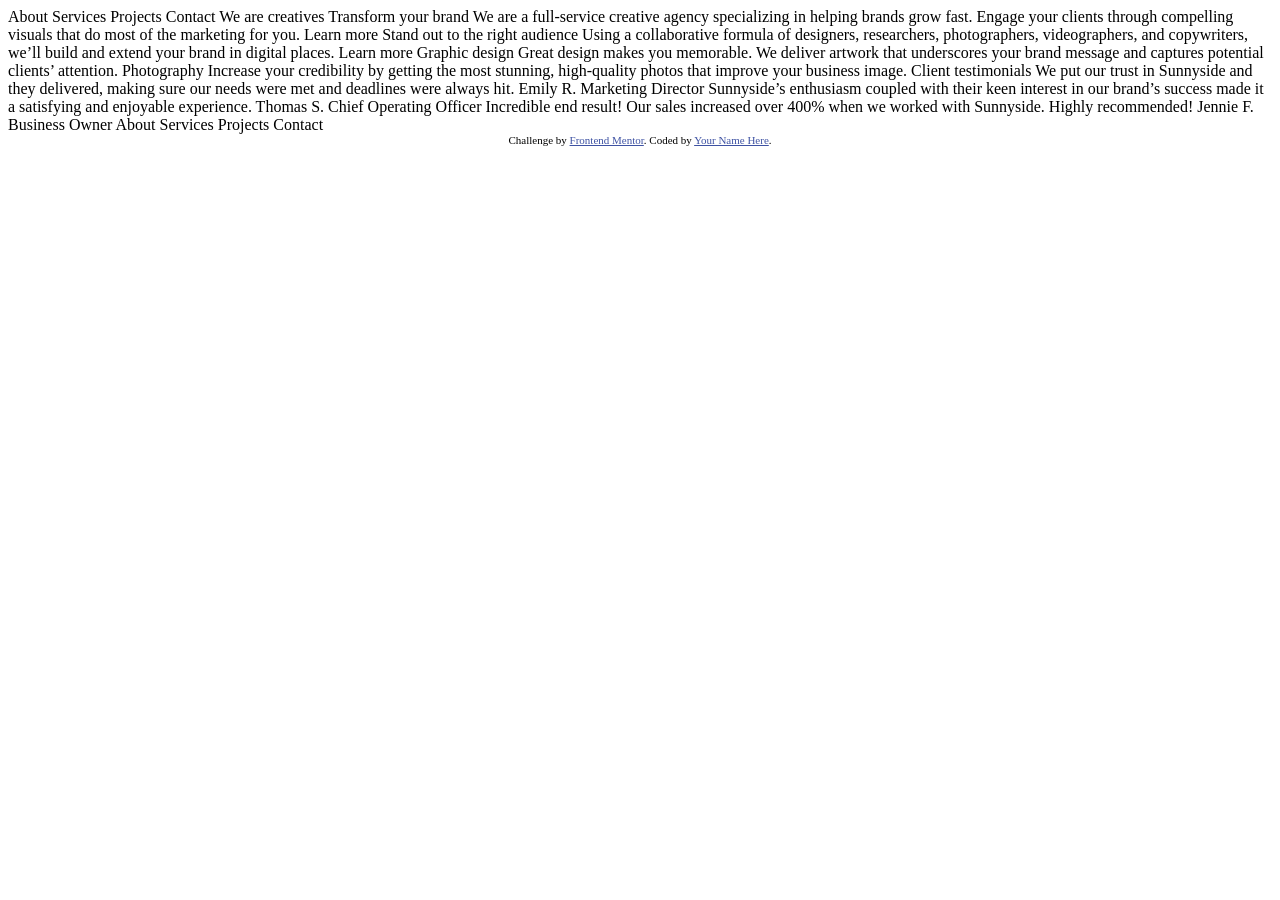
==== index.html @ c3c42383 "provided content" ====
<!DOCTYPE html>
<html lang="en">
<head>
  <meta charset="UTF-8">
  <meta name="viewport" content="width=device-width, initial-scale=1.0"> <!-- displays site properly based on user's device -->

  <link rel="icon" type="image/png" sizes="32x32" href="./images/favicon-32x32.png">
  
  <title>Frontend Mentor | Sunnyside agency landing page</title>

  <!-- Feel free to remove these styles or customise in your own stylesheet 👍 -->
  <style>
    .attribution { font-size: 11px; text-align: center; }
    .attribution a { color: hsl(228, 45%, 44%); }
  </style>
</head>
<body>
  About
  Services
  Projects
  Contact

  We are creatives

  Transform your brand

  We are a full-service creative agency specializing in helping brands grow fast. 
  Engage your clients through compelling visuals that do most of the marketing for you.

  Learn more

  Stand out to the right audience

  Using a collaborative formula of designers, researchers, photographers, videographers, and copywriters, we’ll build and extend your brand in digital places. 

  Learn more

  Graphic design
  Great design makes you memorable. We deliver artwork that underscores your brand message and captures potential clients’ attention.

  Photography
  Increase your credibility by getting the most stunning, high-quality photos that improve your business image.

  Client testimonials

  We put our trust in Sunnyside and they delivered, making sure our needs were met and deadlines were always hit.
  Emily R.
  Marketing Director

  Sunnyside’s enthusiasm coupled with their keen interest in our brand’s success made it a satisfying and enjoyable experience.
  Thomas S.
  Chief Operating Officer

  Incredible end result! Our sales increased over 400% when we worked with Sunnyside. Highly recommended!
  Jennie F.
  Business Owner

  About
  Services
  Projects
  Contact

  <div class="attribution">
    Challenge by <a href="https://www.frontendmentor.io?ref=challenge" target="_blank">Frontend Mentor</a>. 
    Coded by <a href="#">Your Name Here</a>.
  </div>
</body>
</html>
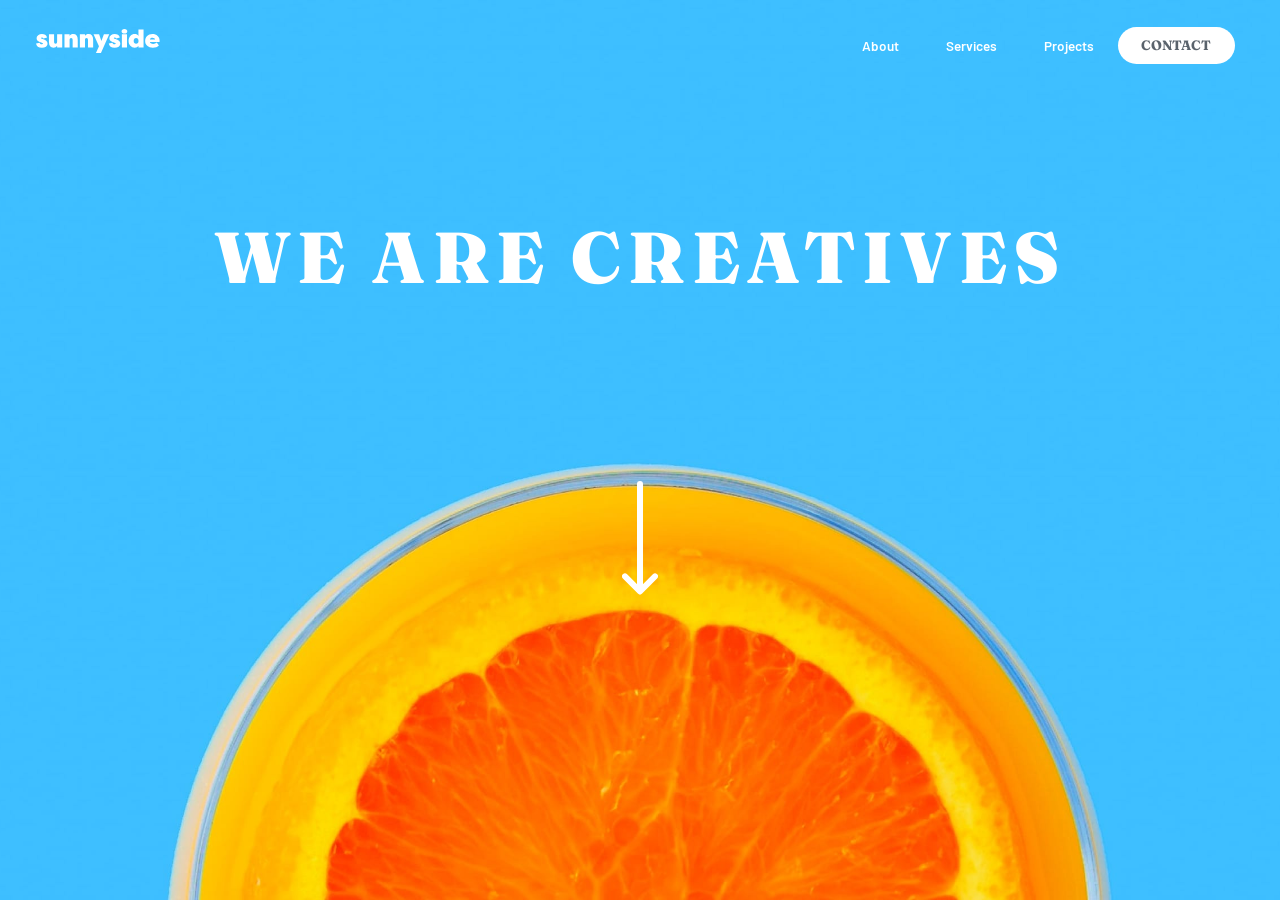
==== commit dbe32cff: "frst page" ====
--- a/index.html
+++ b/index.html
@@ -1,68 +1,91 @@
 <!DOCTYPE html>
 <html lang="en">
 <head>
-  <meta charset="UTF-8">
-  <meta name="viewport" content="width=device-width, initial-scale=1.0"> <!-- displays site properly based on user's device -->
-
-  <link rel="icon" type="image/png" sizes="32x32" href="./images/favicon-32x32.png">
-  
-  <title>Frontend Mentor | Sunnyside agency landing page</title>
-
-  <!-- Feel free to remove these styles or customise in your own stylesheet 👍 -->
-  <style>
-    .attribution { font-size: 11px; text-align: center; }
-    .attribution a { color: hsl(228, 45%, 44%); }
-  </style>
+    <meta charset="UTF-8">
+    <meta name="viewport" content="width=device-width, initial-scale=1.0">
+    <link rel="icon" type="image/png" sizes="32x32" href="./images/favicon-32x32.png">
+    <link rel="preconnect" href="https://fonts.googleapis.com">
+    <link rel="preconnect" href="https://fonts.gstatic.com" crossorigin>
+    <link href="https://fonts.googleapis.com/css2?family=Barlow:wght@600&family=Fraunces:opsz,wght@9..144,700;9..144,900&display=swap" rel="stylesheet">
+    <link rel="stylesheet" href="style.css">
+    <title>Frontend Mentor | Sunnyside agency</title>
 </head>
 <body>
-  About
-  Services
-  Projects
-  Contact
+    <header class="hero">
+        <div class="navbar">
+            <div class="icon">
+                <img src="images/logo.svg" alt="logo">
+            </div>
+            <nav>
+                <ul class="navList">
+                    <li class="navBtn About">About</li>
+                    <li class="navBtn Services">Services</li>
+                    <li class="navBtn Projects">Projects</li>
+                    <li class="navBtn Contact">CONTACT</li>
+                </ul>
+            </nav>
+        </div>
+        <main>
+            <p class="title">
+                WE ARE CREATIVES
+            </p>
+            <img src="images/icon-arrow-down.svg" alt="icon-arrow-down">
+        </main>
+    </header>
+    <section class="description">
 
-  We are creatives
+    </section>
+    <section class="testimony">
 
-  Transform your brand
+    </section>
+    <figure>
 
-  We are a full-service creative agency specializing in helping brands grow fast. 
-  Engage your clients through compelling visuals that do most of the marketing for you.
+    </figure>
+    <footer>
 
-  Learn more
+    </footer>
 
-  Stand out to the right audience
+    <!--   
 
-  Using a collaborative formula of designers, researchers, photographers, videographers, and copywriters, we’ll build and extend your brand in digital places. 
+    
 
-  Learn more
+    Transform your brand
 
-  Graphic design
-  Great design makes you memorable. We deliver artwork that underscores your brand message and captures potential clients’ attention.
+    We are a full-service creative agency specializing in helping brands grow fast. 
+    Engage your clients through compelling visuals that do most of the marketing for you.
 
-  Photography
-  Increase your credibility by getting the most stunning, high-quality photos that improve your business image.
+    Learn more
 
-  Client testimonials
+    Stand out to the right audience
 
-  We put our trust in Sunnyside and they delivered, making sure our needs were met and deadlines were always hit.
-  Emily R.
-  Marketing Director
+    Using a collaborative formula of designers, researchers, photographers, videographers, and copywriters, we’ll build and extend your brand in digital places. 
 
-  Sunnyside’s enthusiasm coupled with their keen interest in our brand’s success made it a satisfying and enjoyable experience.
-  Thomas S.
-  Chief Operating Officer
+    Learn more
 
-  Incredible end result! Our sales increased over 400% when we worked with Sunnyside. Highly recommended!
-  Jennie F.
-  Business Owner
+    Graphic design
+    Great design makes you memorable. We deliver artwork that underscores your brand message and captures potential clients’ attention.
 
-  About
-  Services
-  Projects
-  Contact
+    Photography
+    Increase your credibility by getting the most stunning, high-quality photos that improve your business image.
 
-  <div class="attribution">
-    Challenge by <a href="https://www.frontendmentor.io?ref=challenge" target="_blank">Frontend Mentor</a>. 
-    Coded by <a href="#">Your Name Here</a>.
-  </div>
+    Client testimonials
+
+    We put our trust in Sunnyside and they delivered, making sure our needs were met and deadlines were always hit.
+    Emily R.
+    Marketing Director
+
+    Sunnyside’s enthusiasm coupled with their keen interest in our brand’s success made it a satisfying and enjoyable experience.
+    Thomas S.
+    Chief Operating Officer
+
+    Incredible end result! Our sales increased over 400% when we worked with Sunnyside. Highly recommended!
+    Jennie F.
+    Business Owner
+
+    About
+    Services
+    Projects
+    Contact
+    -->
 </body>
 </html>
--- a/style.css
+++ b/style.css
@@ -0,0 +1,72 @@
+*{
+    margin: 0px;
+    padding: 0px;
+    font-size: 18px;
+}
+
+header{
+    background-image: url(images/desktop/image-header.jpg);
+    background-size: cover;
+    background-position: center;
+    height: 100vh;
+    width: 100%;
+    font-family: 'Barlow', sans-serif;
+    font-weight: 600;
+    display: flex;
+    flex-direction: column;
+    align-items: center;
+}
+
+.navbar{
+    display: flex;
+    width: 100%;
+    flex-direction: row;
+    align-items: center;
+    justify-content: space-between;
+}
+
+.navbar .icon{
+    padding: 1.5em 2em;
+}
+
+.navList{
+    list-style: none;
+    display: flex;
+    justify-content: space-evenly;
+    color: hsl(0, 0%, 100%);
+    padding: 1.5em 2.5em 1.25em 1em;
+}
+
+.navBtn{
+    padding: 0.75em 1.75em;
+    font-size: 0.75rem;
+}
+
+.navList .Contact{
+    background-color: hsl(0, 0%, 100%);
+    color: hsl(213, 9%, 39%);
+    border-radius: 50px;
+    font-family: 'Fraunces', serif;
+    font-weight: 700;
+}
+
+.navList .Contact:hover{
+    background-color: 	hsl(199, 100%, 72%);
+    color: hsl(0, 0%, 100%);
+    cursor: pointer;
+}
+
+main{
+    display: flex;
+    flex-direction: column;
+    align-items: center;
+}
+
+.hero .title{
+    font-family: 'Fraunces', serif;
+    font-weight: 900;
+    color: hsl(0, 0%, 100%);
+    font-size: 4rem;
+    letter-spacing: 0.4rem;
+    margin: 1.75em 0em 2.5em 0em;
+}
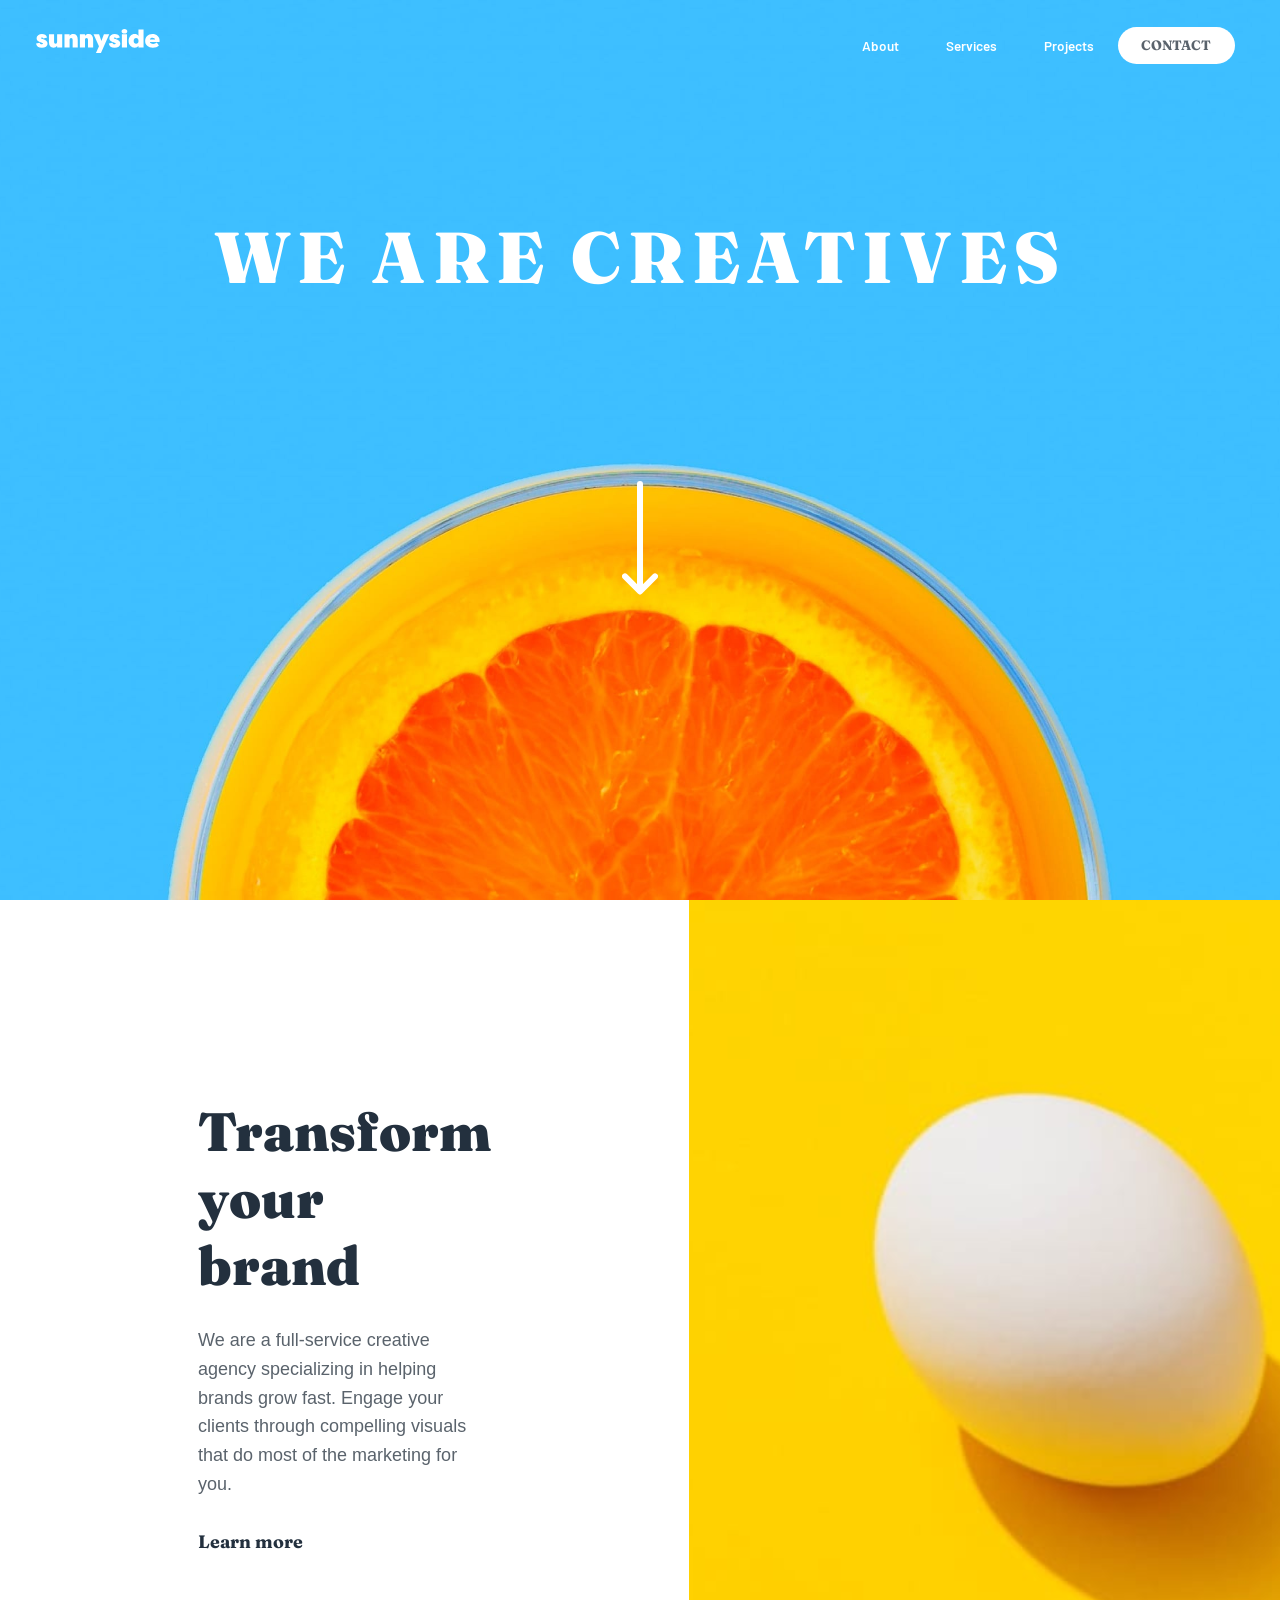
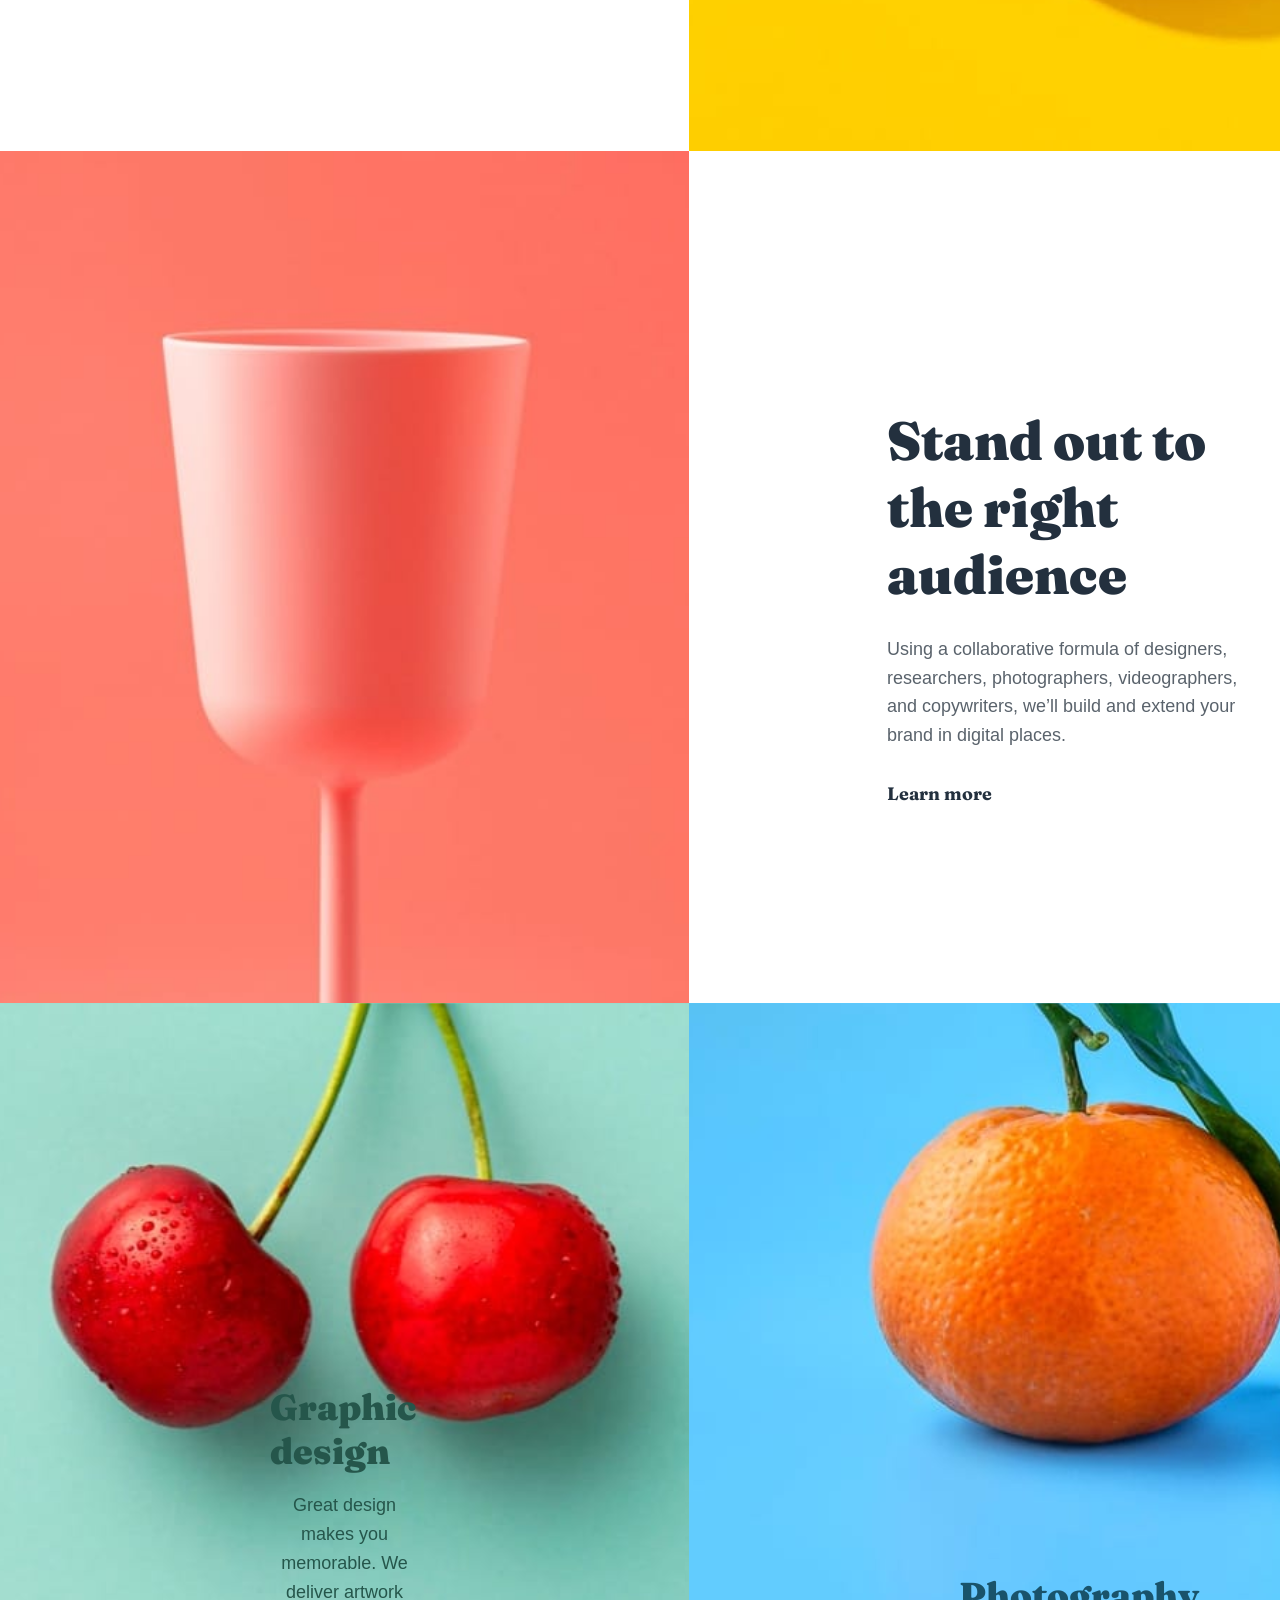
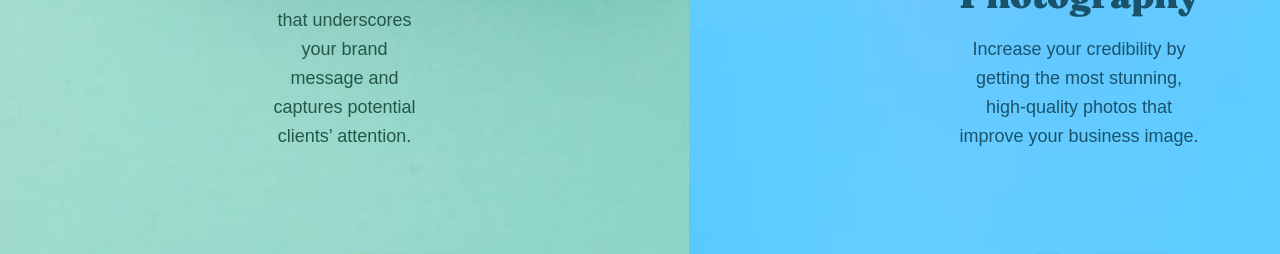
==== commit a6e088b1: "description page and active state added" ====
--- a/index.html
+++ b/index.html
@@ -33,7 +33,52 @@
         </main>
     </header>
     <section class="description">
+        <div class="transform">
+            <h2 class="Head">
+                Transform your brand
+            </h2>
+            <p class="Para">
+                We are a full-service creative agency specializing in helping brands grow fast. 
+                Engage your clients through compelling visuals that do most of the marketing for you.
+            </p>
+            <h4 class="Btn">
+                Learn more
+            </h4>
+        </div>
+        <div class="transformImg">
+        </div>
 
+        <div class="standOutImg">
+        </div>
+        <div class="standOut">
+            <h2 class="Head">
+                Stand out to the right audience
+            </h2>
+            <p class="Para">
+                Using a collaborative formula of designers, researchers, photographers, videographers, and copywriters, we’ll build and extend your brand in digital places. 
+            </p>
+            <h4 class="Btn">
+                Learn more
+            </h4>
+        </div>
+
+        <div class="graphicDesign">
+            <h3 class="Head">
+                Graphic design
+            </h3>
+            <p class="Para">
+                Great design makes you memorable. We deliver artwork that underscores your brand message and captures potential clients’ attention.
+            </p>
+        </div>
+
+        <div class="photography">
+            <h3 class="Head">
+                Photography
+            </h3>
+            <p class="Para">
+                Increase your credibility by getting the most stunning, high-quality photos that improve your business image.
+            </p>
+        </div>
     </section>
     <section class="testimony">
 
@@ -49,24 +94,16 @@
 
     
 
-    Transform your brand
+    
 
-    We are a full-service creative agency specializing in helping brands grow fast. 
-    Engage your clients through compelling visuals that do most of the marketing for you.
+    
 
-    Learn more
 
-    Stand out to the right audience
 
-    Using a collaborative formula of designers, researchers, photographers, videographers, and copywriters, we’ll build and extend your brand in digital places. 
 
-    Learn more
+    
 
-    Graphic design
-    Great design makes you memorable. We deliver artwork that underscores your brand message and captures potential clients’ attention.
-
-    Photography
-    Increase your credibility by getting the most stunning, high-quality photos that improve your business image.
+    
 
     Client testimonials
 
--- a/style.css
+++ b/style.css
@@ -48,6 +48,7 @@
     border-radius: 50px;
     font-family: 'Fraunces', serif;
     font-weight: 700;
+    transition-duration: 0.75s;
 }
 
 .navList .Contact:hover{
@@ -70,3 +71,123 @@
     letter-spacing: 0.4rem;
     margin: 1.75em 0em 2.5em 0em;
 }
+
+.description{
+    display: grid;
+    grid-template: repeat(3, 1fr)/ repeat(2, 1fr);
+}
+
+.transformImg{
+    background-image: url(images/desktop/image-transform.jpg);
+    background-size: cover;
+    background-position: center;
+}
+.standOutImg{
+    background-image: url(images/desktop/image-stand-out.jpg);
+    background-size: cover;
+    background-position: center;
+}  
+
+.graphicDesign{
+    background-image: url(images/desktop/image-graphic-design.jpg);
+    background-size: cover;
+    background-position: center;
+    color: hsl(167, 40%, 24%);
+    display: flex;
+    flex-direction: column;
+    justify-content: flex-end;
+    align-items: center;
+    padding: 4em 15em;
+
+}
+
+.photography{
+    background-image: url(images/desktop/image-photography.jpg);
+    background-size: cover;
+    background-position: center;
+    color: hsl(198, 62%, 26%);
+    display: flex;
+    flex-direction: column;
+    justify-content: flex-end;
+    align-items: center;
+    padding: 4em 15em;
+}
+
+.transform,
+.standOut{
+    display: flex;
+    flex-direction: column;
+    justify-content: flex-end;
+    align-items: flex-start;
+    padding: 11em;
+}
+
+.transform .Head,
+.standOut .Head{
+    font-size: 3rem;
+    font-family: 'Fraunces', serif;
+    font-weight: 900;
+    margin-bottom: 0.5em;
+    color: hsl(212, 27%, 19%);
+}
+
+.graphicDesign .Head,
+.photography .Head{
+    font-size: 2rem;
+    font-family: 'Fraunces', serif;
+    font-weight: 900;
+    margin-bottom: 0.5em;
+}
+
+.transform .Para,
+.standOut .Para{
+    font-family: 'Barlow', sans-serif;
+    font-size: 1rem;
+    line-height: 1.6em;
+    margin-bottom: 1.75em;
+    color: hsl(213, 9%, 39%);
+}
+
+.graphicDesign .Para,
+.photography .Para{
+    font-family: 'Barlow', sans-serif;
+    font-size: 1rem;
+    line-height: 1.6em;
+    margin-bottom: 1.75em;
+    text-align: center;
+}
+
+.Btn{
+    color: hsl(212, 27%, 19%);
+    font-family: 'Fraunces', serif;
+    font-weight: 700;
+    display: inline-block;
+    position: relative;
+}
+
+.Btn::after{
+    content: '';
+    position: absolute;
+    width: 100%;
+    transform: scaleX(0);
+    height: 0.3rem;
+    bottom: 0;
+    left: 0;
+    transform-origin: bottom right;
+    transition: transform 0.35s ease-out;
+    transition-delay: 0.15s;
+}
+
+.transform .Btn::after{
+    background-color: hsl(51, 100%, 49%);
+}
+
+.standOut .Btn::after{
+    background-color: hsl(7, 99%, 70%);
+}
+
+.Btn:hover::after{
+    transform: scaleX(1);
+    transform-origin: bottom left;
+}
+
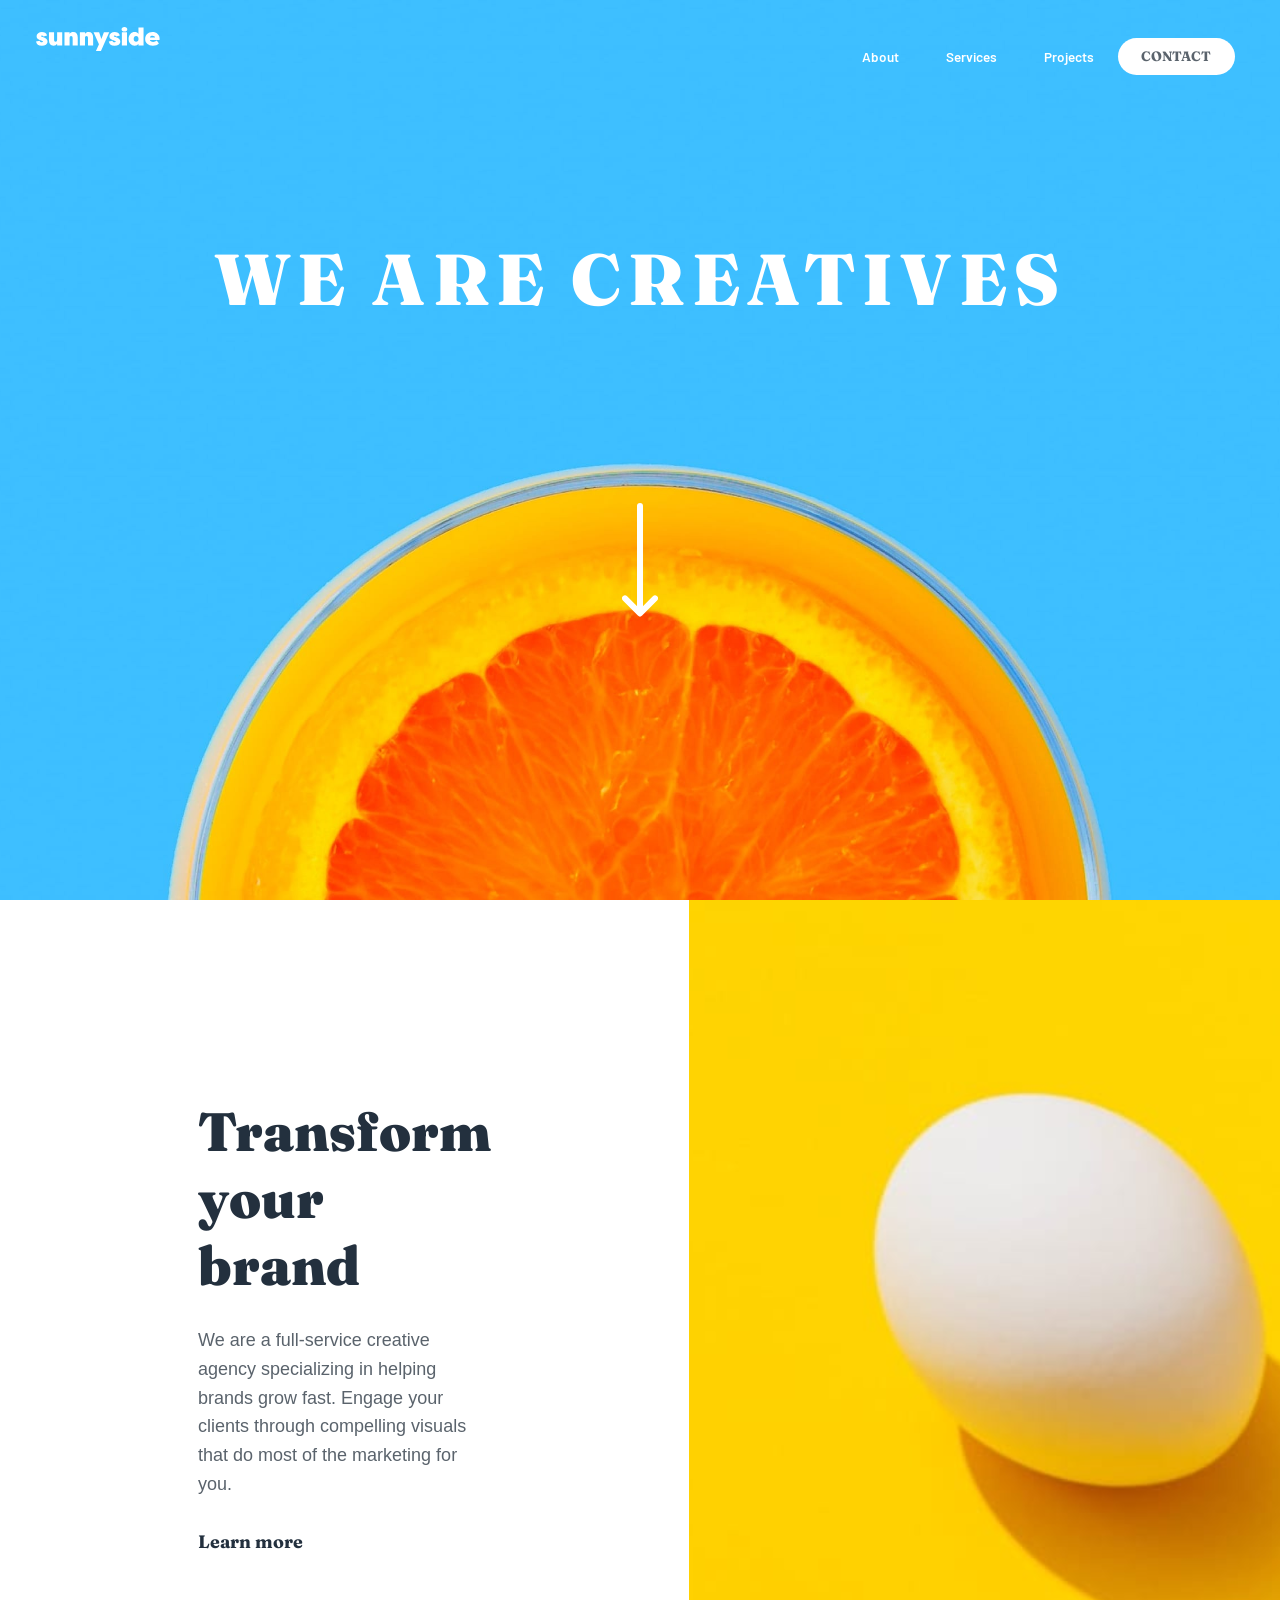
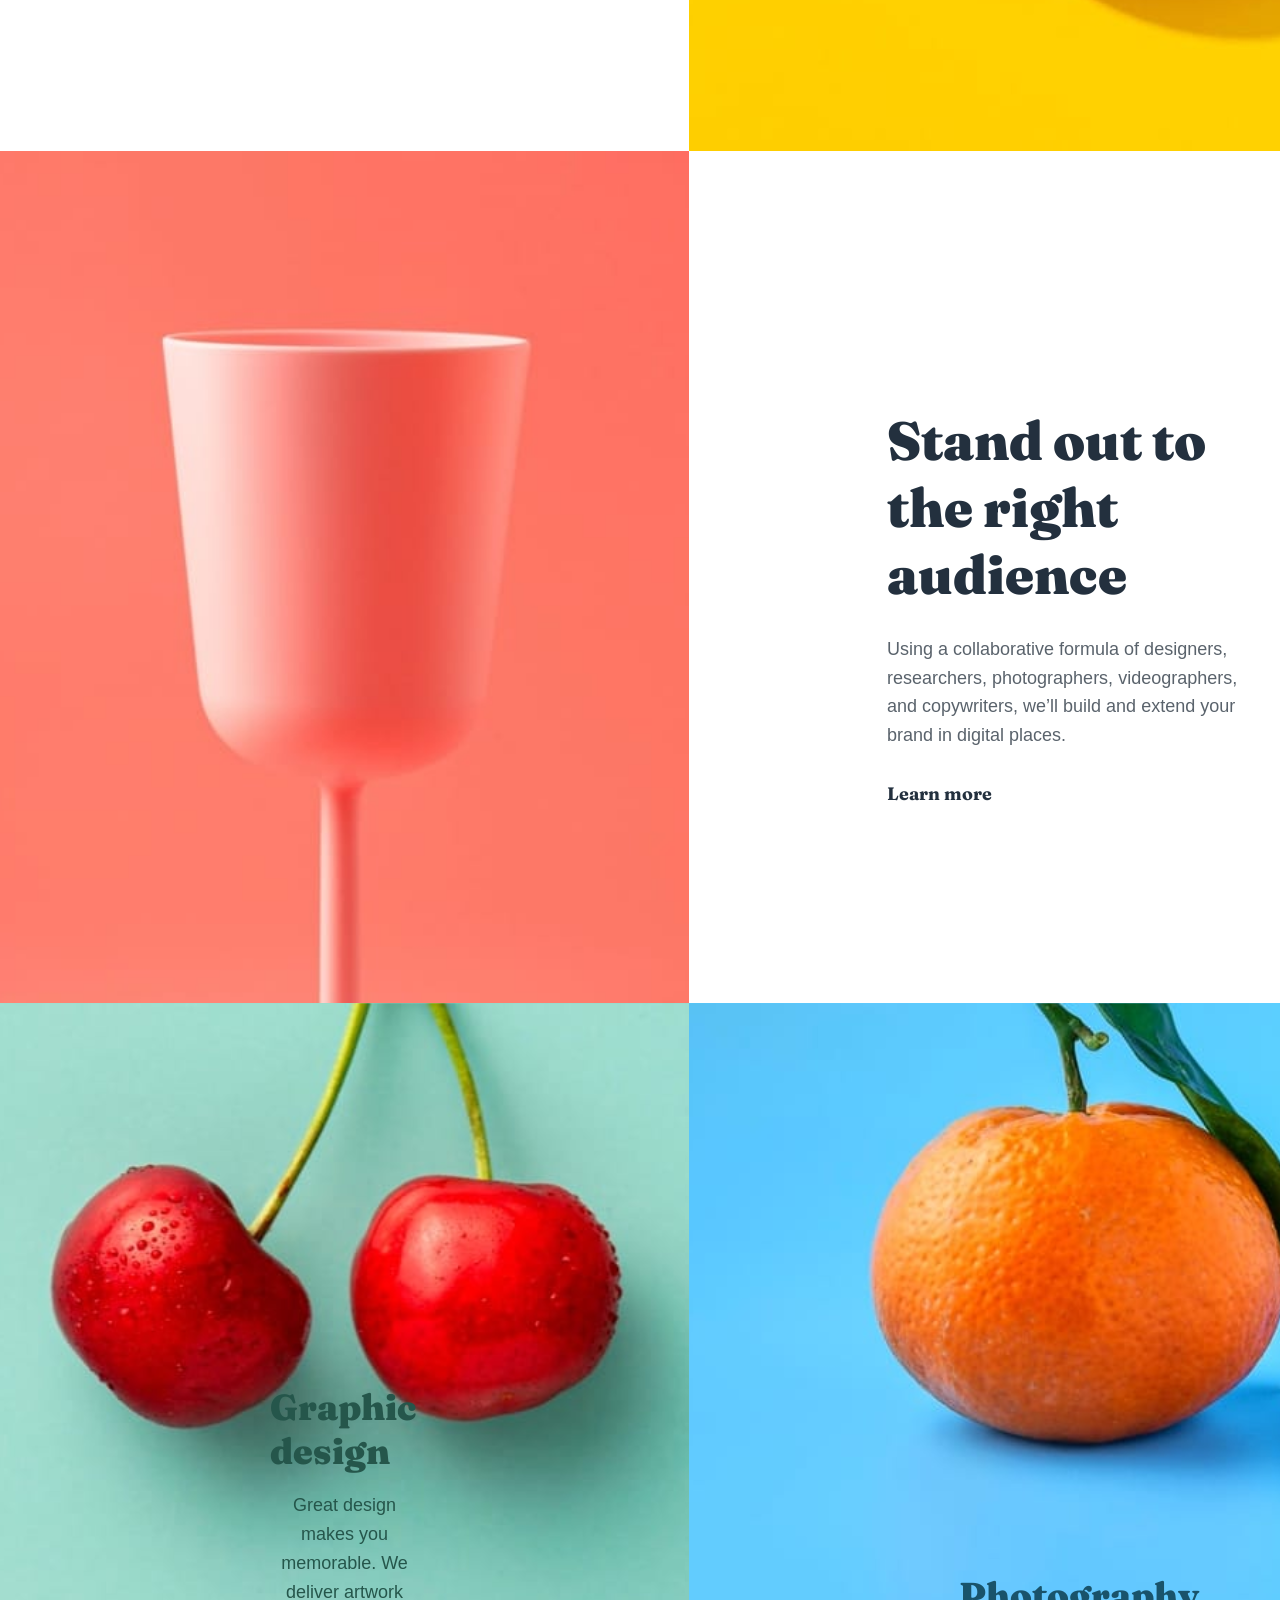
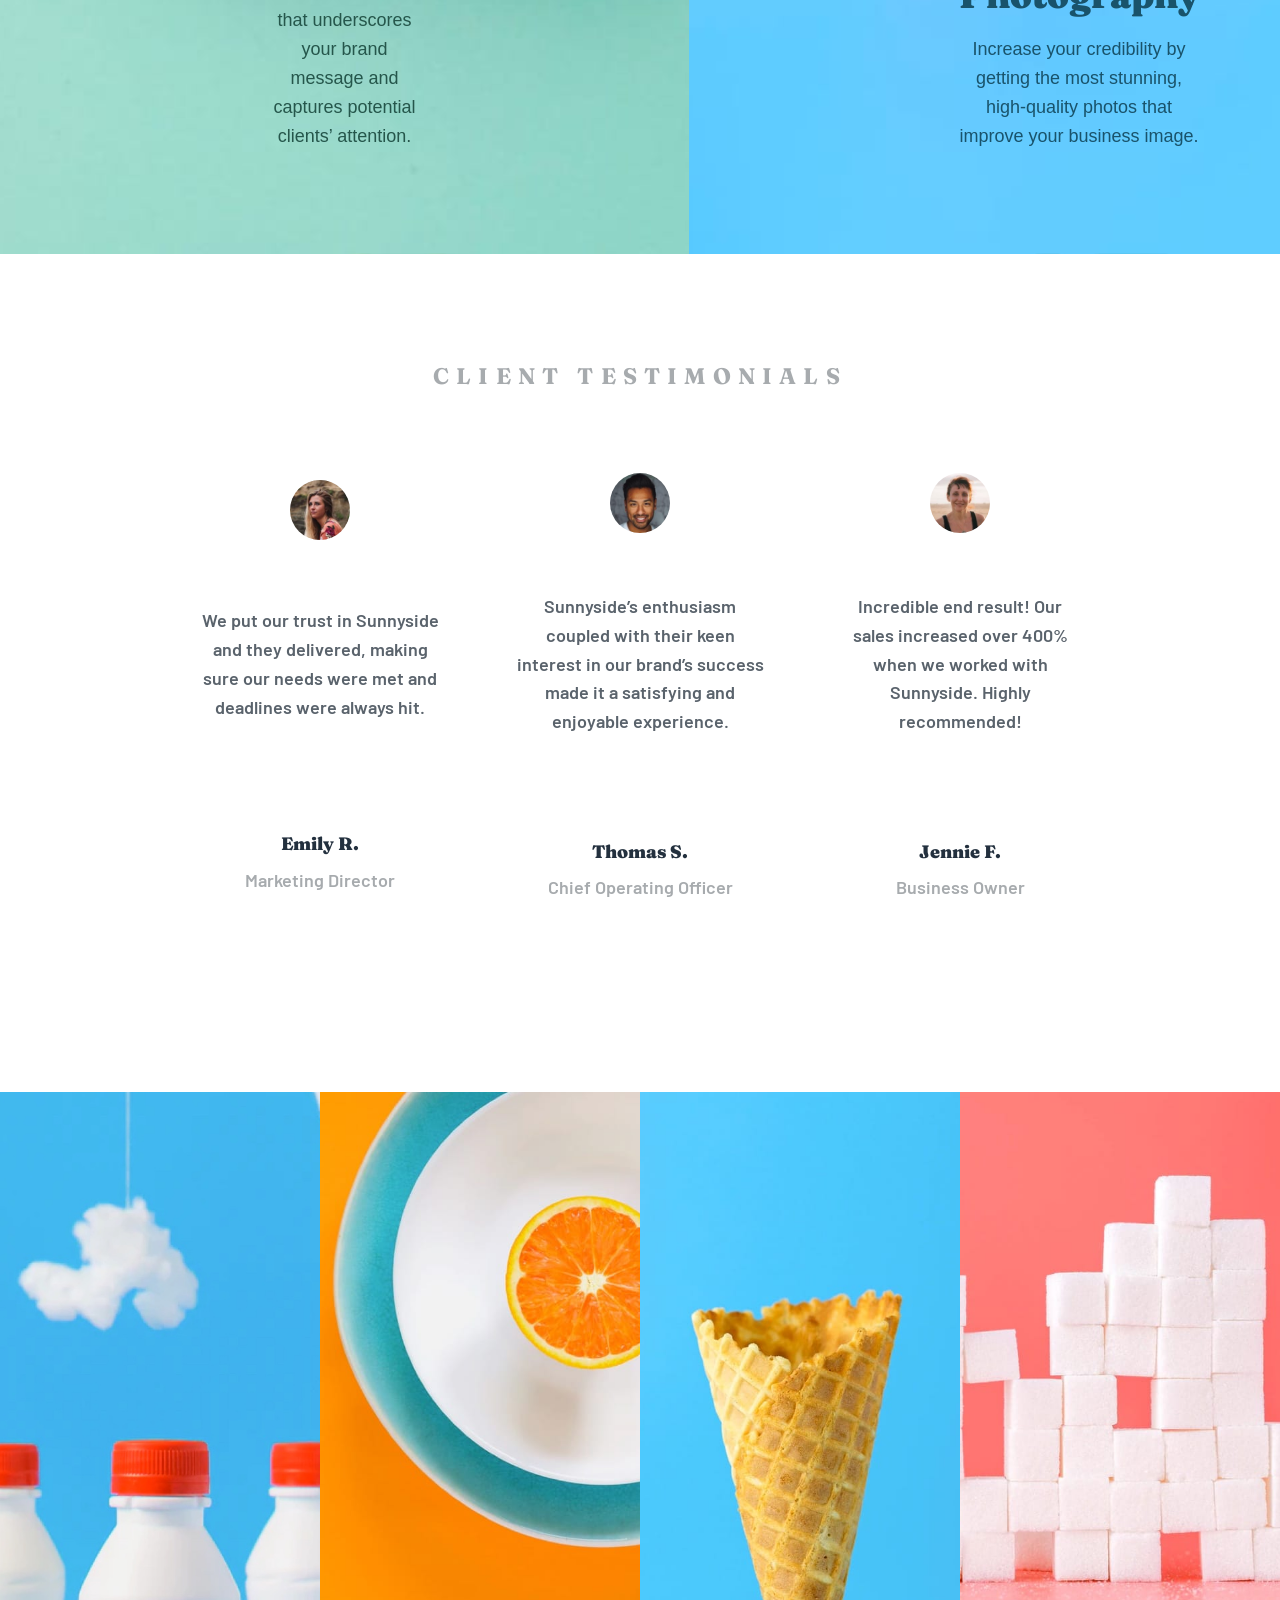
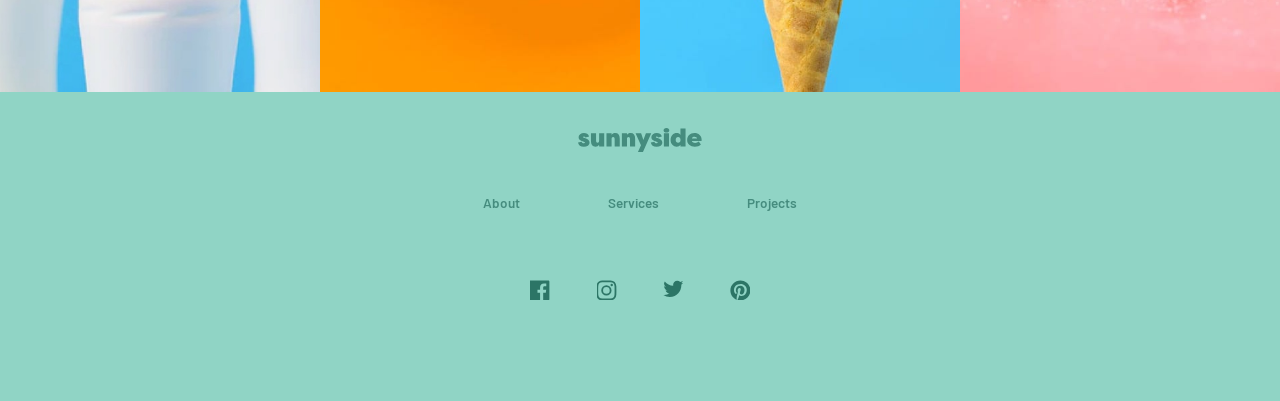
==== commit 1afc8dde: "desktop version" ====
--- a/index.html
+++ b/index.html
@@ -32,6 +32,8 @@
             <img src="images/icon-arrow-down.svg" alt="icon-arrow-down">
         </main>
     </header>
+
+
     <section class="description">
         <div class="transform">
             <h2 class="Head">
@@ -80,49 +82,86 @@
             </p>
         </div>
     </section>
-    <section class="testimony">
-
-    </section>
-    <figure>
-
-    </figure>
-    <footer>
-
-    </footer>
-
-    <!--   
-
-    
-
-    
-
-    
 
 
+    <section class="testimony">
+        <h3>CLIENT TESTIMONIALS</h3>
+        <div class="testimonial">
+            <div class="emily">
+                <div class="profilePic">
+                    <img src="images/image-emily.jpg" alt="emily">
+                </div>
+                <div class="exp">
+                    <p>
+                        We put our trust in Sunnyside and they delivered, making sure our needs were met and deadlines were always hit.
+                    </p>
+                </div>
+                <div class="NamePosition">
+                    <span class="name">Emily R.</span>
+                    <span class="position">Marketing Director</span>
+                </div>
+            </div>
+            <div class="thomas">
+                <div class="profilePic">
+                    <img src="images/image-thomas.jpg" alt="thomas">
+                </div>
+                <div class="exp">
+                    <p>
+                        Sunnyside’s enthusiasm coupled with their keen interest in our brand’s success made it a satisfying and enjoyable experience.
+                    </p>
+                </div>
+                <div class="NamePosition">
+                    <span class="name">Thomas S.</span>
+                    <span class="position">Chief Operating Officer</span>
+                </div>
+            </div>
+            <div class="jennie">
+                <div class="profilePic">
+                    <img src="images/image-jennie.jpg" alt="jennie">
+                </div>
+                <div class="exp">
+                    Incredible end result! Our sales increased over 400% when we worked with Sunnyside. Highly recommended!
+                </div>
+                <div class="NamePosition">
+                    <span class="name">Jennie F.</span>
+                    <span class="position">Business Owner</span>
+                </div>
+            </div>
+        </div>
+    </section>
 
 
-    
+    <section class="ProductImage">
+        <div class="milk">
 
-    
+        </div>
+        <div class="orange">
 
-    Client testimonials
+        </div>
+        <div class="cone">
 
-    We put our trust in Sunnyside and they delivered, making sure our needs were met and deadlines were always hit.
-    Emily R.
-    Marketing Director
+        </div>
+        <div class="sugar">
 
-    Sunnyside’s enthusiasm coupled with their keen interest in our brand’s success made it a satisfying and enjoyable experience.
-    Thomas S.
-    Chief Operating Officer
+        </div>
+    </section>
 
-    Incredible end result! Our sales increased over 400% when we worked with Sunnyside. Highly recommended!
-    Jennie F.
-    Business Owner
 
-    About
-    Services
-    Projects
-    Contact
-    -->
+    <footer>
+        <div class="icon">
+            <svg width="124" height="24" xmlns="http://www.w3.org/2000/svg"><path id="sunnysideIcon" d="M5.857 18.708c1.638 0 2.995-.36 4.07-1.08 1.075-.721 1.613-1.769 1.613-3.144-.083-1.855-1.464-3.246-4.144-4.173l-1.44-.597c-.314-.1-.538-.198-.67-.298a.45.45 0 01-.198-.373c0-.414.273-.62.819-.62.678 0 1.182.347 1.513 1.043l3.698-1.044c-.893-2.22-2.614-3.329-5.162-3.329-1.522 0-2.788.398-3.797 1.193C1.15 7.08.645 8.116.645 9.39c0 .398.058.766.174 1.106.116.34.29.638.521.894.232.257.455.48.67.671.215.19.488.369.82.534.33.166.582.286.756.36.174.075.41.162.707.261l.422.15 1.49.546c.363.133.6.244.707.335a.449.449 0 01.16.36c0 .431-.404.647-1.215.647-1.191 0-1.903-.53-2.134-1.59L0 14.509c.463 2.8 2.416 4.2 5.857 4.2zm11.636 0c1.638 0 2.845-.63 3.623-1.888v1.615h5.112V5.366h-5.112v7.156c0 1.474-.505 2.21-1.514 2.21-1.026 0-1.539-.736-1.539-2.21V5.366h-5.112v7.653c0 3.793 1.514 5.69 4.542 5.69zm16.103-.273V11.28c0-1.475.504-2.212 1.513-2.212 1.026 0 1.54.737 1.54 2.212v7.155h5.111v-7.652c0-3.793-1.513-5.69-4.541-5.69-1.638 0-2.846.63-3.623 1.888V5.366h-5.113v13.069h5.113zm15.383 0V11.28c0-1.475.504-2.212 1.514-2.212 1.025 0 1.538.737 1.538 2.212v7.155h5.113v-7.652c0-3.793-1.514-5.69-4.542-5.69-1.638 0-2.846.63-3.623 1.888V5.366h-5.113v13.069h5.113zM64.958 24l8.289-18.634H67.91l-2.532 6.684-2.258-6.684h-5.584l5.435 11.802L59.944 24h5.014zm13.67-5.292c1.638 0 2.995-.36 4.07-1.08 1.076-.721 1.614-1.769 1.614-3.144-.083-1.855-1.465-3.246-4.145-4.173l-1.44-.597c-.314-.1-.537-.198-.67-.298a.45.45 0 01-.198-.373c0-.414.273-.62.819-.62.678 0 1.183.347 1.514 1.043l3.698-1.044c-.894-2.22-2.614-3.329-5.162-3.329-1.522 0-2.788.398-3.797 1.193-1.01.795-1.514 1.83-1.514 3.105 0 .398.058.766.173 1.106.116.34.29.638.522.894.231.257.455.48.67.671.215.19.488.369.819.534.33.166.583.286.757.36.173.075.41.162.707.261l.422.15 1.489.546c.364.133.6.244.707.335a.449.449 0 01.161.36c0 .431-.405.647-1.216.647-1.19 0-1.902-.53-2.134-1.59l-3.723.844c.464 2.8 2.416 4.2 5.857 4.2zm9.8-14.137c.91 0 1.613-.215 2.11-.646.495-.43.744-.977.744-1.64 0-.678-.24-1.23-.72-1.651C90.082.21 89.371 0 88.428 0c-.943 0-1.655.211-2.135.634-.48.422-.72.973-.72 1.652 0 .662.249 1.209.745 1.64.497.43 1.2.645 2.11.645zm2.556 13.864V5.366H85.87v13.069h5.113zm7.74.273c1.737 0 2.977-.63 3.722-1.888v1.615h5.112V.472h-5.112v6.534c-.745-1.275-1.985-1.913-3.723-1.913-1.753 0-3.214.642-4.38 1.926-1.166 1.283-1.75 2.91-1.75 4.882 0 1.97.584 3.598 1.75 4.882 1.166 1.283 2.627 1.925 4.38 1.925zm1.39-3.9c-.729 0-1.312-.274-1.75-.82-.439-.547-.658-1.243-.658-2.087 0-.845.215-1.54.645-2.087.447-.547 1.034-.82 1.762-.82s1.311.273 1.75.82c.438.546.657 1.242.657 2.087 0 .844-.219 1.54-.657 2.087-.439.546-1.022.82-1.75.82zm16.698 3.9c2.597 0 4.624-.754 6.08-2.26l-2.11-2.833c-1.042.845-2.217 1.267-3.524 1.267-.992 0-1.799-.224-2.42-.67-.62-.448-.93-.879-.93-1.293h9.604c.083-.298.124-.687.124-1.167 0-2.054-.674-3.677-2.022-4.87-1.349-1.193-3.073-1.789-5.175-1.789-2.25 0-4.028.671-5.335 2.013-1.307 1.341-1.961 2.956-1.961 4.844 0 1.938.69 3.549 2.072 4.833 1.382 1.283 3.247 1.925 5.597 1.925zm2.208-8.149h-5.112c.033-.613.298-1.08.794-1.404.496-.323 1.084-.484 1.762-.484.678 0 1.266.165 1.762.497.497.331.761.795.794 1.391z" fill="#FFF" fill-rule="nonzero"/></svg>
+        </div>
+        <ul class="linkedPg">
+            <li class="navBtn About">About</li>
+            <li class="navBtn Services">Services</li>
+            <li class="navBtn Projects">Projects</li>
+        </ul>
+        <ul class="favicon">
+            <li class="facebook"><svg width="20" height="20" xmlns="http://www.w3.org/2000/svg"><path class="faviImg" d="M18.896 0H1.104C.494 0 0 .494 0 1.104v17.793C0 19.506.494 20 1.104 20h9.58v-7.745H8.076V9.237h2.606V7.01c0-2.583 1.578-3.99 3.883-3.99 1.104 0 2.052.082 2.329.119v2.7h-1.598c-1.254 0-1.496.597-1.496 1.47v1.928h2.989l-.39 3.018h-2.6V20h5.098c.608 0 1.102-.494 1.102-1.104V1.104C20 .494 19.506 0 18.896 0z" fill="#2C7566" fill-rule="nonzero"/></svg></li>
+            <li class="instagram"><svg width="20" height="20" xmlns="http://www.w3.org/2000/svg"><path class="faviImg" d="M10 1.802c2.67 0 2.987.01 4.042.059 2.71.123 3.975 1.409 4.099 4.099.048 1.054.057 1.37.057 4.04 0 2.672-.01 2.988-.057 4.042-.124 2.687-1.387 3.975-4.1 4.099-1.054.048-1.37.058-4.041.058-2.67 0-2.987-.01-4.04-.058-2.718-.124-3.977-1.416-4.1-4.1-.048-1.054-.058-1.37-.058-4.041 0-2.67.01-2.986.058-4.04.124-2.69 1.387-3.977 4.1-4.1 1.054-.048 1.37-.058 4.04-.058zM10 0C7.284 0 6.944.012 5.877.06 2.246.227.227 2.242.061 5.877.01 6.944 0 7.284 0 10s.012 3.057.06 4.123c.167 3.632 2.182 5.65 5.817 5.817 1.067.048 1.407.06 4.123.06s3.057-.012 4.123-.06c3.629-.167 5.652-2.182 5.816-5.817.05-1.066.061-1.407.061-4.123s-.012-3.056-.06-4.122C19.777 2.249 17.76.228 14.124.06 13.057.01 12.716 0 10 0zm0 4.865a5.135 5.135 0 100 10.27 5.135 5.135 0 000-10.27zm0 8.468a3.333 3.333 0 110-6.666 3.333 3.333 0 010 6.666zm5.338-9.87a1.2 1.2 0 100 2.4 1.2 1.2 0 000-2.4z" fill="#2C7566" fill-rule="nonzero"/></svg></li>
+            <li class="twitter"><svg width="20" height="17" xmlns="http://www.w3.org/2000/svg"><path class="faviImg" d="M20 2.172a8.192 8.192 0 01-2.357.646 4.11 4.11 0 001.805-2.27 8.22 8.22 0 01-2.606.996A4.096 4.096 0 0013.847.248c-2.65 0-4.596 2.472-3.998 5.037A11.648 11.648 0 011.392 1a4.109 4.109 0 001.27 5.478 4.086 4.086 0 01-1.858-.513c-.045 1.9 1.318 3.679 3.291 4.075a4.113 4.113 0 01-1.853.07 4.106 4.106 0 003.833 2.849A8.25 8.25 0 010 14.658a11.616 11.616 0 006.29 1.843c7.618 0 11.923-6.434 11.663-12.205A8.354 8.354 0 0020 2.172z" fill="#2C7566" fill-rule="nonzero"/></svg></li>
+            <li class="pinterest"><svg width="20" height="20" xmlns="http://www.w3.org/2000/svg"><path class="faviImg" d="M10 0C4.477 0 0 4.477 0 10c0 4.237 2.636 7.855 6.356 9.312-.088-.791-.167-2.005.035-2.868.181-.78 1.172-4.97 1.172-4.97s-.299-.6-.299-1.486c0-1.39.806-2.428 1.81-2.428.852 0 1.264.64 1.264 1.408 0 .858-.546 2.14-.828 3.33-.236.995.5 1.807 1.48 1.807 1.778 0 3.144-1.874 3.144-4.58 0-2.393-1.72-4.068-4.176-4.068-2.845 0-4.516 2.135-4.516 4.34 0 .859.331 1.781.745 2.281a.3.3 0 01.069.288l-.278 1.133c-.044.183-.145.223-.335.134-1.249-.581-2.03-2.407-2.03-3.874 0-3.154 2.292-6.052 6.608-6.052 3.469 0 6.165 2.473 6.165 5.776 0 3.447-2.173 6.22-5.19 6.22-1.013 0-1.965-.525-2.291-1.148l-.623 2.378c-.226.869-.835 1.958-1.244 2.621.937.29 1.931.446 2.962.446 5.523 0 10-4.477 10-10S15.523 0 10 0z" fill="#2C7566" fill-rule="nonzero"/></svg></li>
+        </ul>
+    </footer>
 </body>
 </html>
--- a/style.css
+++ b/style.css
@@ -4,7 +4,7 @@
     font-size: 18px;
 }
 
-header{
+.hero{
     background-image: url(images/desktop/image-header.jpg);
     background-size: cover;
     background-position: center;
@@ -12,7 +12,7 @@
     width: 100%;
     font-family: 'Barlow', sans-serif;
     font-weight: 600;
-    display: flex;
+    display: flex; /*change to flex*/
     flex-direction: column;
     align-items: center;
 }
@@ -73,8 +73,9 @@
 }
 
 .description{
-    display: grid;
+    display: grid; /*change to grid*/
     grid-template: repeat(3, 1fr)/ repeat(2, 1fr);
+    width: 100%;
 }
 
 .transformImg{
@@ -191,3 +192,158 @@
     transform-origin: bottom left;
 }
 
+.testimony{
+    width: 100%;
+    padding: 6em 0;
+    display: flex; /*change - flex*/
+    flex-direction: column;
+    justify-content: center;
+    align-items: center;
+}
+
+.testimony h3{
+    font-size: 1.25rem;
+    font-family: 'Fraunces', serif;
+    font-weight: 700;
+    color: hsl(210, 4%, 67%);
+    letter-spacing: 0.4rem;
+    margin-bottom: 0.5em;
+}
+
+.testimonial{
+    width: 75%;
+    display: grid;
+    grid-template: 1fr / repeat(3,1fr);
+    text-align: center;
+}
+
+.testimonial > div{
+    display: flex;
+    padding: 4em 2em;
+    flex-direction: column;
+    align-items: center;
+    justify-content: space-evenly;
+}
+
+.profilePic img{
+    height: 60px;
+    border-radius: 50%;
+    margin-bottom: 3em;
+}
+
+.exp{
+    font-family: 'Barlow', sans-serif;
+    font-weight: 600;
+    font-size: 1rem;
+    color: hsl(213, 9%, 39%);
+    line-height: 1.6em;
+    margin-bottom: 5em;
+}
+
+.NamePosition span{
+    display: block;
+    margin: 0.75em;
+}
+
+.NamePosition .name{
+    font-family: 'Fraunces', serif;
+    font-weight: 900;
+    color: hsl(212, 27%, 19%);
+}
+
+.NamePosition .position{
+    font-family: 'Barlow', sans-serif;
+    font-weight: 600;
+    color: hsl(210, 4%, 67%);
+}
+
+.ProductImage{
+    width: 100%;
+    display: grid; /*change - grid*/
+    grid-template: 1fr / repeat(4,1fr);
+}
+
+.milk{
+    background-image: url(images/desktop/image-gallery-milkbottles.jpg);
+}
+
+.orange{
+    background-image: url(images/desktop/image-gallery-orange.jpg);
+}
+
+.cone{
+    background-image: url(images/desktop/image-gallery-cone.jpg);
+}
+
+.sugar{
+    background-image: url(images/desktop/image-gallery-sugarcubes.jpg);
+}
+
+.ProductImage div{
+    background-size: cover;
+    background-position: center;
+    width: 100%;
+    height: 600px;
+}
+
+footer{
+    width: 100%;
+    background: #90d4c5;
+    display: flex;
+    flex-direction: column;
+    justify-content: center;
+    align-items: center;
+    padding: 2em 0em;
+}
+
+.icon{
+    margin-bottom: 1.5em;
+}
+
+#sunnysideIcon{
+    fill: hsl(168, 34%, 41%);
+}
+
+.linkedPg{
+    font-family: 'Barlow', sans-serif;
+    font-weight: 600;
+    font-size: 1.25rem;
+    list-style: none;
+    display: flex;
+    justify-content: space-evenly;
+}
+
+.linkedPg li{
+    margin: 0em 1.5em;
+    color: hsl(168, 34%, 41%);
+    transition-duration: 0.5s;
+}
+
+.linkedPg li:hover{
+    color: hsl(0, 0%, 100%);
+    cursor: pointer;
+}
+
+.favicon{
+    list-style: none;
+    display: flex;
+    justify-content: space-evenly;
+}
+
+.favicon li{
+    margin: 3em 1em;
+}
+
+.favicon svg{
+    padding: 0.3em;
+    transform: translateZ(0);
+    transition: fill 0.5s 0.2s;
+}
+
+.favicon svg:hover{
+    cursor: pointer;
+}
+
+.favicon svg:hover .faviImg{
+    fill: hsl(0, 0%, 100%);
+}
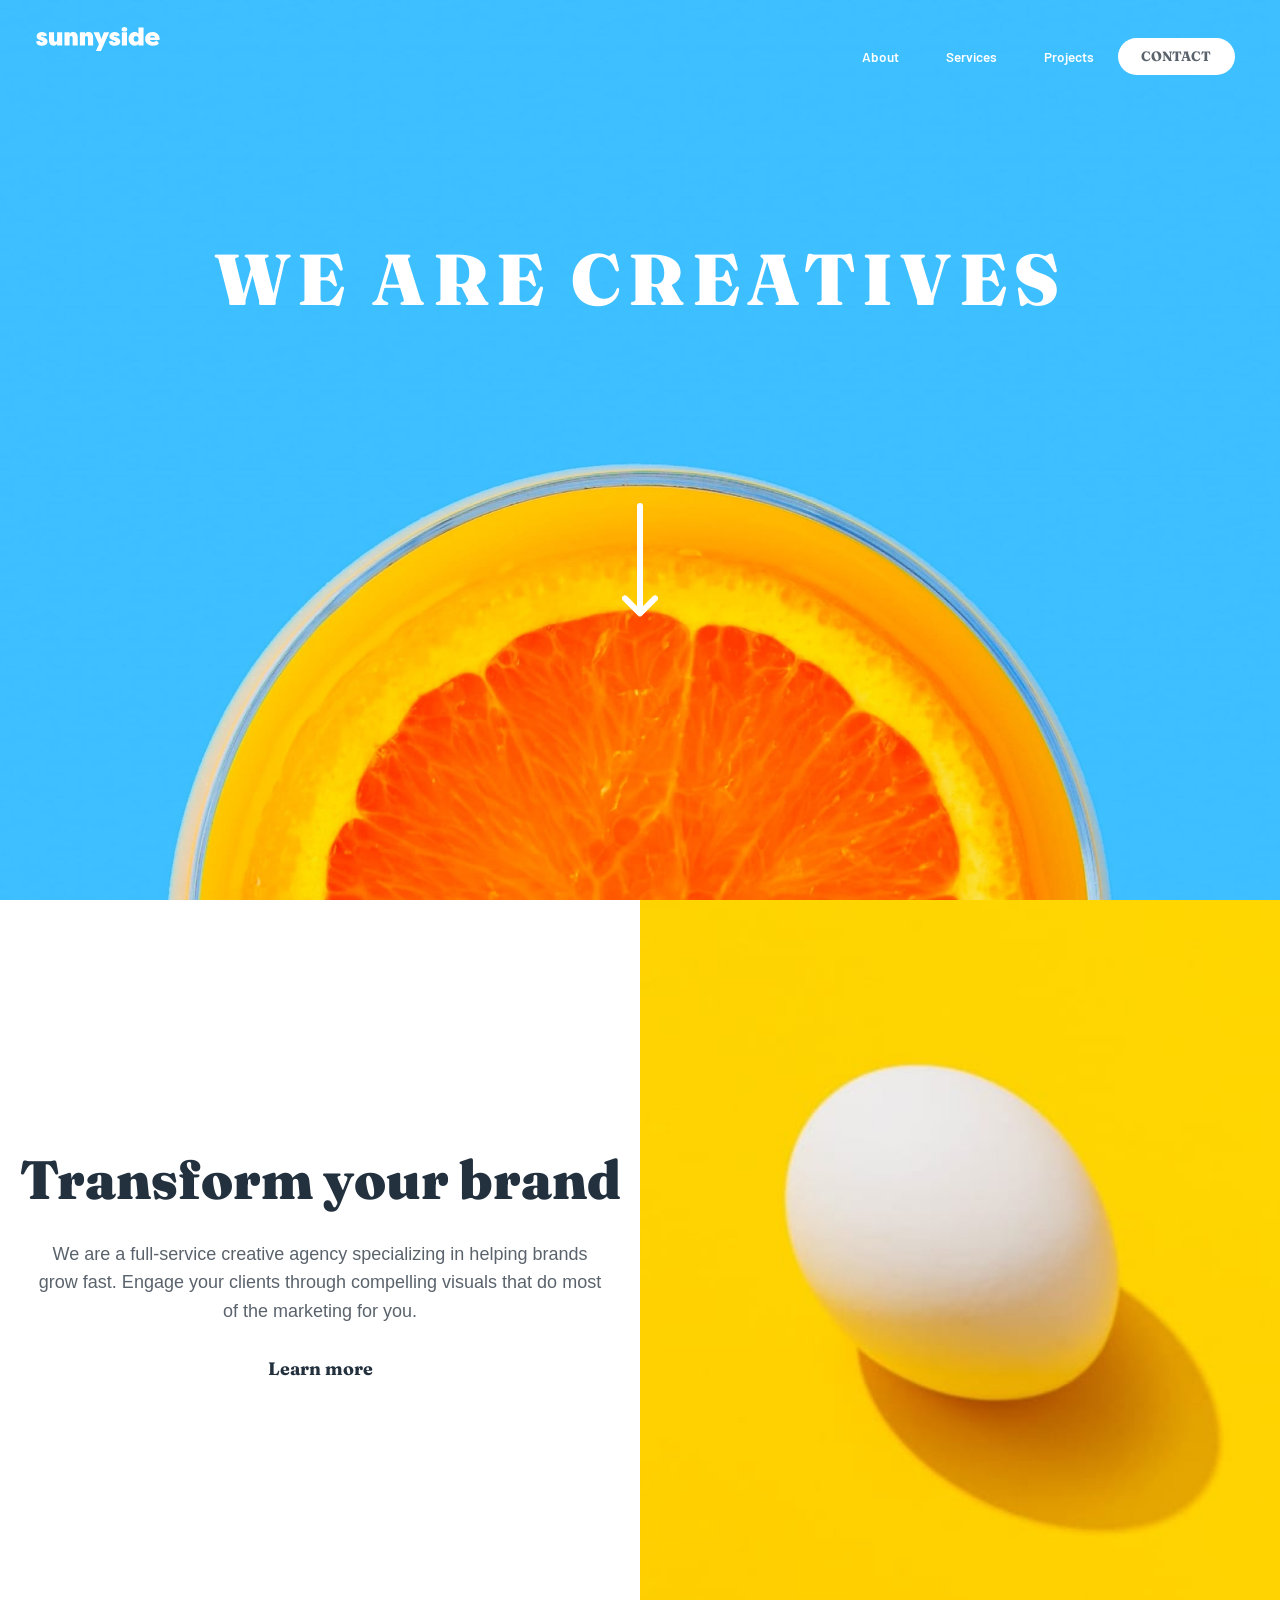
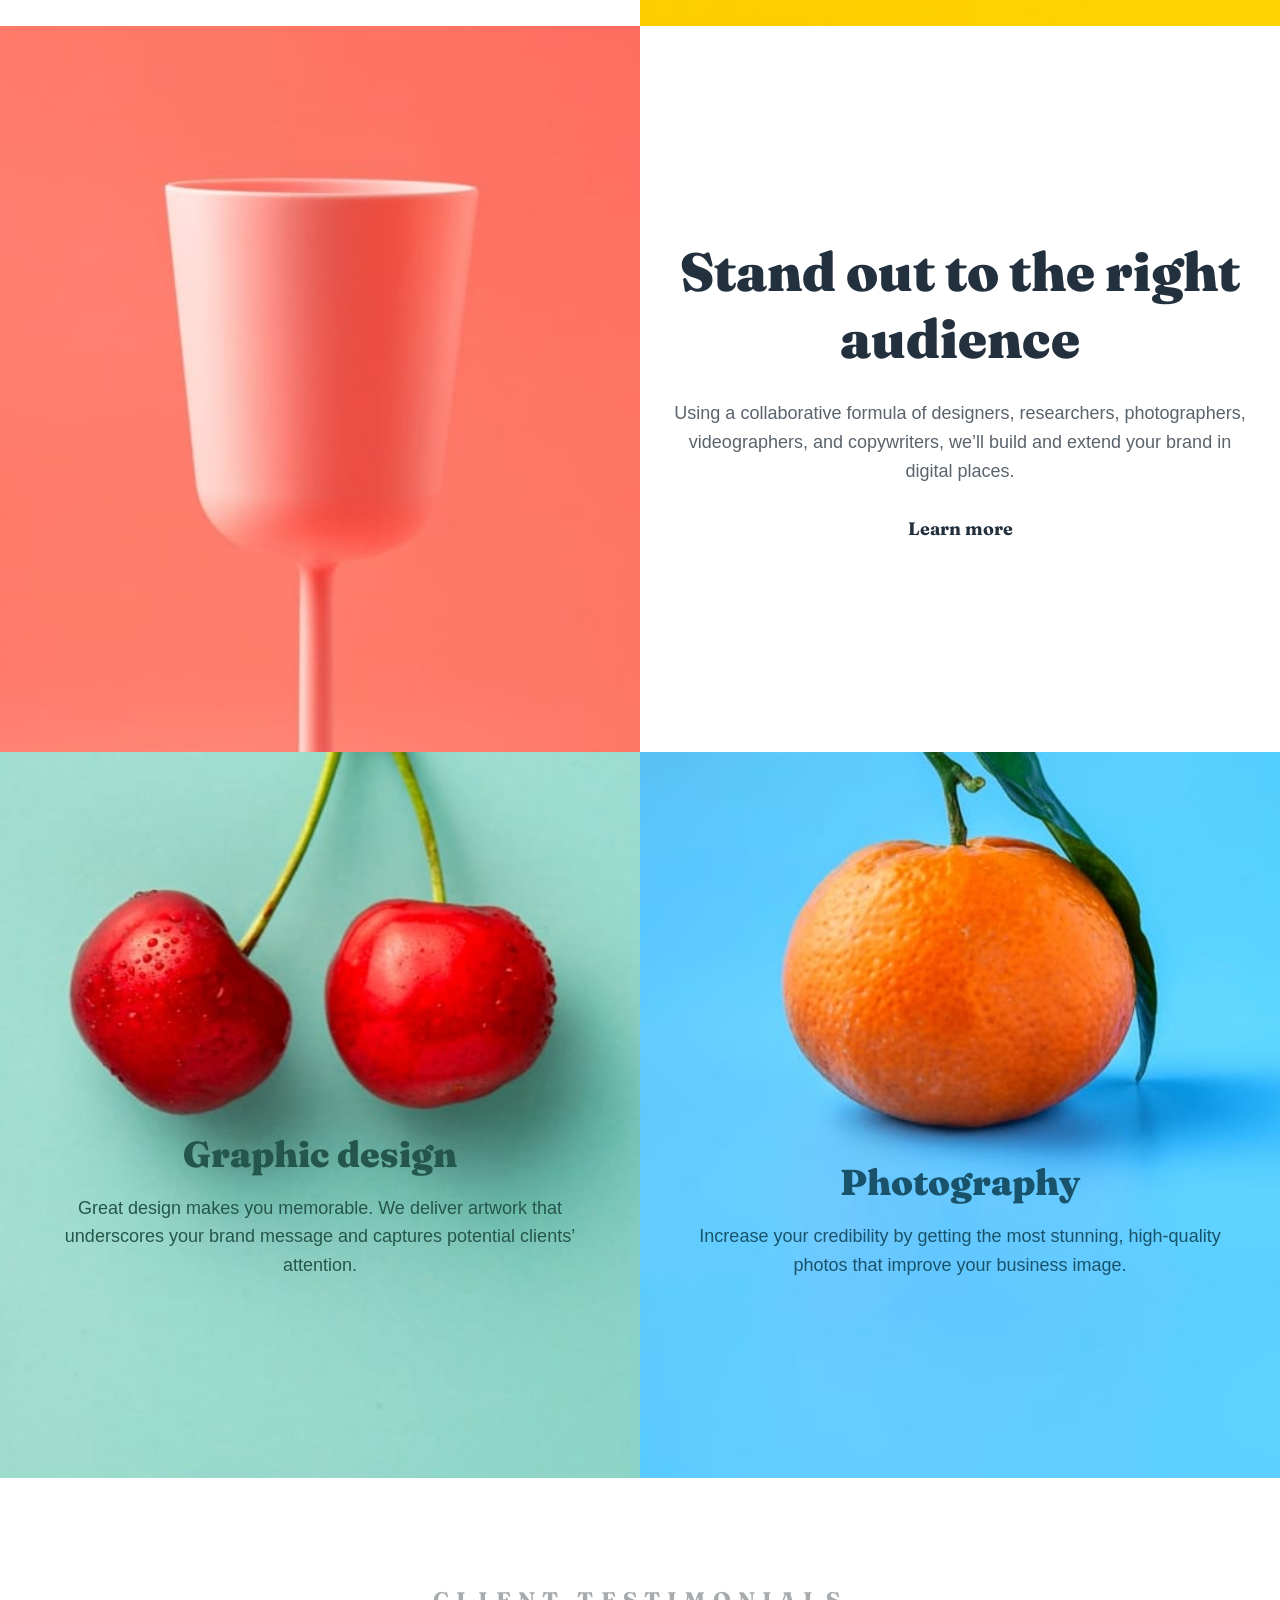
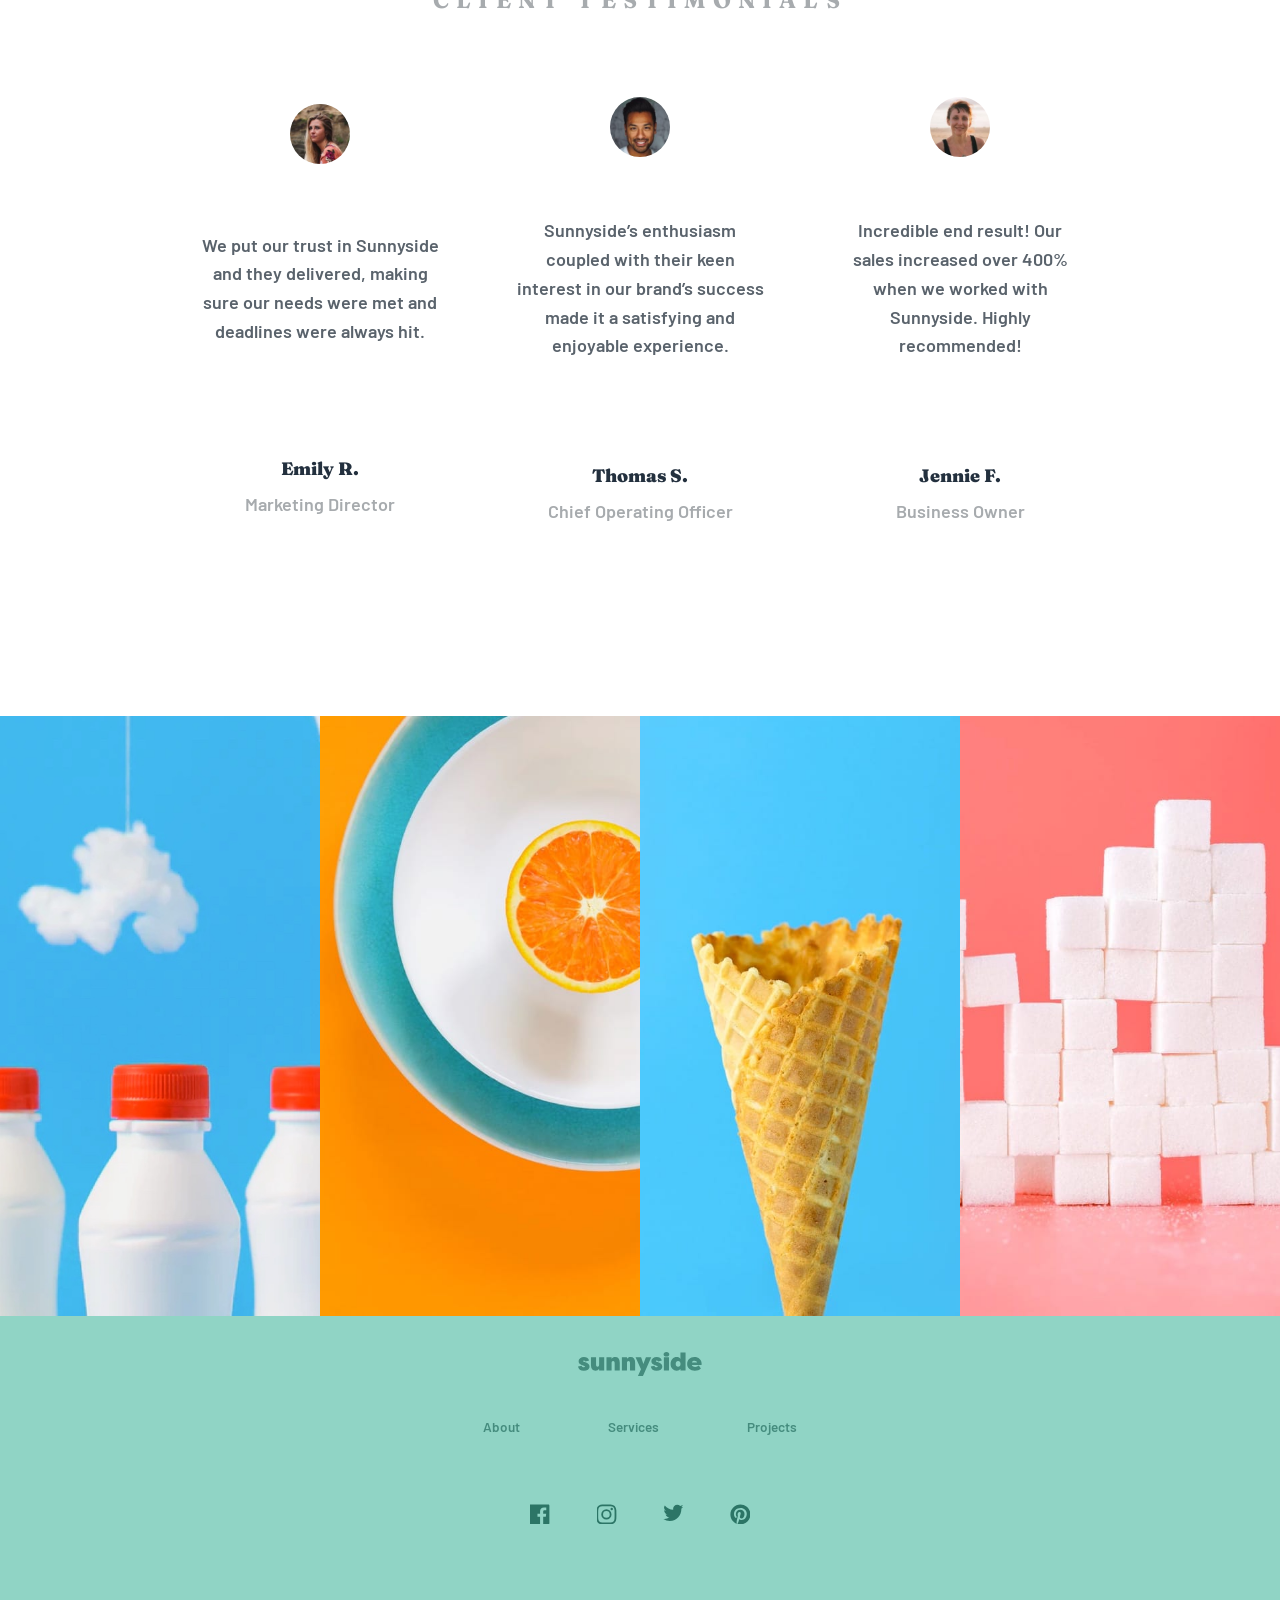
==== commit 887ef78a: "DropDown Menu ready" ====
--- a/index.html
+++ b/index.html
@@ -24,6 +24,10 @@
                     <li class="navBtn Contact">CONTACT</li>
                 </ul>
             </nav>
+            <div class="hamburger">
+                <svg class="ham" width="24" height="18" xmlns="http://www.w3.org/2000/svg"><path d="M24 16v2H0v-2h24zm0-8v2H0V8h24zm0-8v2H0V0h24z" fill="#FFF" fill-rule="evenodd"/></svg>
+                <svg class="openHam" xmlns="http://www.w3.org/2000/svg" height="30" width="18" viewBox="0 0 384 512" fill="white"><!--!Font Awesome Free 6.5.1 by @fontawesome - https://fontawesome.com License - https://fontawesome.com/license/free Copyright 2024 Fonticons, Inc.--><path d="M342.6 150.6c12.5-12.5 12.5-32.8 0-45.3s-32.8-12.5-45.3 0L192 210.7 86.6 105.4c-12.5-12.5-32.8-12.5-45.3 0s-12.5 32.8 0 45.3L146.7 256 41.4 361.4c-12.5 12.5-12.5 32.8 0 45.3s32.8 12.5 45.3 0L192 301.3 297.4 406.6c12.5 12.5 32.8 12.5 45.3 0s12.5-32.8 0-45.3L237.3 256 342.6 150.6z"/></svg>
+            </div>
         </div>
         <main>
             <p class="title">
@@ -32,8 +36,6 @@
             <img src="images/icon-arrow-down.svg" alt="icon-arrow-down">
         </main>
     </header>
-
-
     <section class="description">
         <div class="transform">
             <h2 class="Head">
@@ -163,5 +165,6 @@
             <li class="pinterest"><svg width="20" height="20" xmlns="http://www.w3.org/2000/svg"><path class="faviImg" d="M10 0C4.477 0 0 4.477 0 10c0 4.237 2.636 7.855 6.356 9.312-.088-.791-.167-2.005.035-2.868.181-.78 1.172-4.97 1.172-4.97s-.299-.6-.299-1.486c0-1.39.806-2.428 1.81-2.428.852 0 1.264.64 1.264 1.408 0 .858-.546 2.14-.828 3.33-.236.995.5 1.807 1.48 1.807 1.778 0 3.144-1.874 3.144-4.58 0-2.393-1.72-4.068-4.176-4.068-2.845 0-4.516 2.135-4.516 4.34 0 .859.331 1.781.745 2.281a.3.3 0 01.069.288l-.278 1.133c-.044.183-.145.223-.335.134-1.249-.581-2.03-2.407-2.03-3.874 0-3.154 2.292-6.052 6.608-6.052 3.469 0 6.165 2.473 6.165 5.776 0 3.447-2.173 6.22-5.19 6.22-1.013 0-1.965-.525-2.291-1.148l-.623 2.378c-.226.869-.835 1.958-1.244 2.621.937.29 1.931.446 2.962.446 5.523 0 10-4.477 10-10S15.523 0 10 0z" fill="#2C7566" fill-rule="nonzero"/></svg></li>
         </ul>
     </footer>
+    <script src="script.js"></script>
 </body>
 </html>
--- a/style.css
+++ b/style.css
@@ -55,6 +55,68 @@
     background-color: 	hsl(199, 100%, 72%);
     color: hsl(0, 0%, 100%);
     cursor: pointer;
+}
+
+.hamburger{
+    display: none;
+}
+
+@media screen and (max-width: 500px){
+    *{
+        font-size: 12px;
+    }
+
+    .hero{
+        background-image: url(images/mobile/image-header.jpg);
+    }
+
+    .hero .title{
+        text-align: center;
+    }
+
+    .hamburger{
+        display: inline-block;
+        margin-right: 1em;
+        margin-top: -1.6em;
+    }
+
+    .openHam{
+        display: none;
+    }
+
+    .openHam:hover,
+    .ham:hover{
+        cursor: pointer;
+    }
+
+    .navList{
+        background-color: whitesmoke;
+        color: black;
+        display: none;
+        flex-direction: column;
+        align-items: center;
+        border-radius: 15px;
+        width: 80%;
+        height: 50vh;
+        padding: 1.25em 1em;
+        position: absolute;
+        left: 50%;
+        top: 50%;
+        transform: translate(-48%,-76%);
+    }
+
+    .navBtn{
+        font-size: 1.3rem;
+        text-align: center;
+        width: 50%;
+        opacity: 0.5;
+    }
+
+    .navList .Contact{
+        background-color: hsl(51, 100%, 49%);
+        opacity: 1;
+    }
+
 }
 
 main{
@@ -98,7 +160,7 @@
     flex-direction: column;
     justify-content: flex-end;
     align-items: center;
-    padding: 4em 15em;
+    /* padding: 4em 15em; */
 
 }
 
@@ -111,16 +173,19 @@
     flex-direction: column;
     justify-content: flex-end;
     align-items: center;
-    padding: 4em 15em;
+    /* padding: 4em 15em; */
 }
 
 .transform,
 .standOut{
-    display: flex;
-    flex-direction: column;
-    justify-content: flex-end;
-    align-items: flex-start;
-    padding: 11em;
+    height: 726px;
+    width: 100%;
+    display: flex;
+    flex-direction: column;
+    justify-content: center;
+    align-items: center;
+    text-align: center;
+    /* padding: 11em; */
 }
 
 .transform .Head,
@@ -145,7 +210,7 @@
     font-family: 'Barlow', sans-serif;
     font-size: 1rem;
     line-height: 1.6em;
-    margin-bottom: 1.75em;
+    margin: 0em 1.75em 1.75em 1.75em;
     color: hsl(213, 9%, 39%);
 }
 
@@ -154,7 +219,7 @@
     font-family: 'Barlow', sans-serif;
     font-size: 1rem;
     line-height: 1.6em;
-    margin-bottom: 1.75em;
+    margin: 0em 1.75em 11em 1.75em;
     text-align: center;
 }
 
@@ -192,6 +257,33 @@
     transform-origin: bottom left;
 }
 
+@media screen and (max-width: 500px){
+    .description{
+        grid-template: repeat(6, 1fr)/ repeat(1, 1fr);
+    }
+
+    .transformImg{
+        background-image: url(images/mobile/image-transform.jpg);
+        grid-area: 1 / 1;
+    }
+
+    .standOutImg{
+        background-image: url(images/mobile/image-stand-out.jpg);
+    }  
+    
+    .graphicDesign{
+        background-image: url(images/mobile/image-graphic-design.jpg);    
+    }
+    
+    .photography{
+        background-image: url(images/mobile/image-photography.jpg);
+    }
+    
+    .transform{
+        grid-area: 2 / 1;
+    }
+}
+
 .testimony{
     width: 100%;
     padding: 6em 0;
@@ -217,6 +309,12 @@
     text-align: center;
 }
 
+@media screen and (max-width: 500px){
+    .testimonial{
+        grid-template: repeat(3, 1fr)/ 1fr;
+    }
+}
+
 .testimonial > div{
     display: flex;
     padding: 4em 2em;
@@ -286,6 +384,35 @@
     height: 600px;
 }
 
+@media screen and (max-width: 500px){
+    .ProductImage{
+        grid-template: repeat(2, 1fr)/ repeat(2, 1fr);
+    }
+
+    .milk{
+        background-image: url(images/mobile/image-gallery-milkbottles.jpg);
+    }
+    
+    .orange{
+        background-image: url(images/mobile/image-gallery-orange.jpg);
+    }
+    
+    .cone{
+        background-image: url(images/mobile/image-gallery-cone.jpg);
+    }
+    
+    .sugar{
+        background-image: url(images/mobile/image-gallery-sugar-cubes.jpg);
+    }
+
+    .ProductImage div{
+        background-size: cover;
+        background-position: center;
+        width: 100%;
+        height: 200px;
+    }
+}
+
 footer{
     width: 100%;
     background: #90d4c5;
@@ -347,3 +474,4 @@
 .favicon svg:hover .faviImg{
     fill: hsl(0, 0%, 100%);
 }
+
